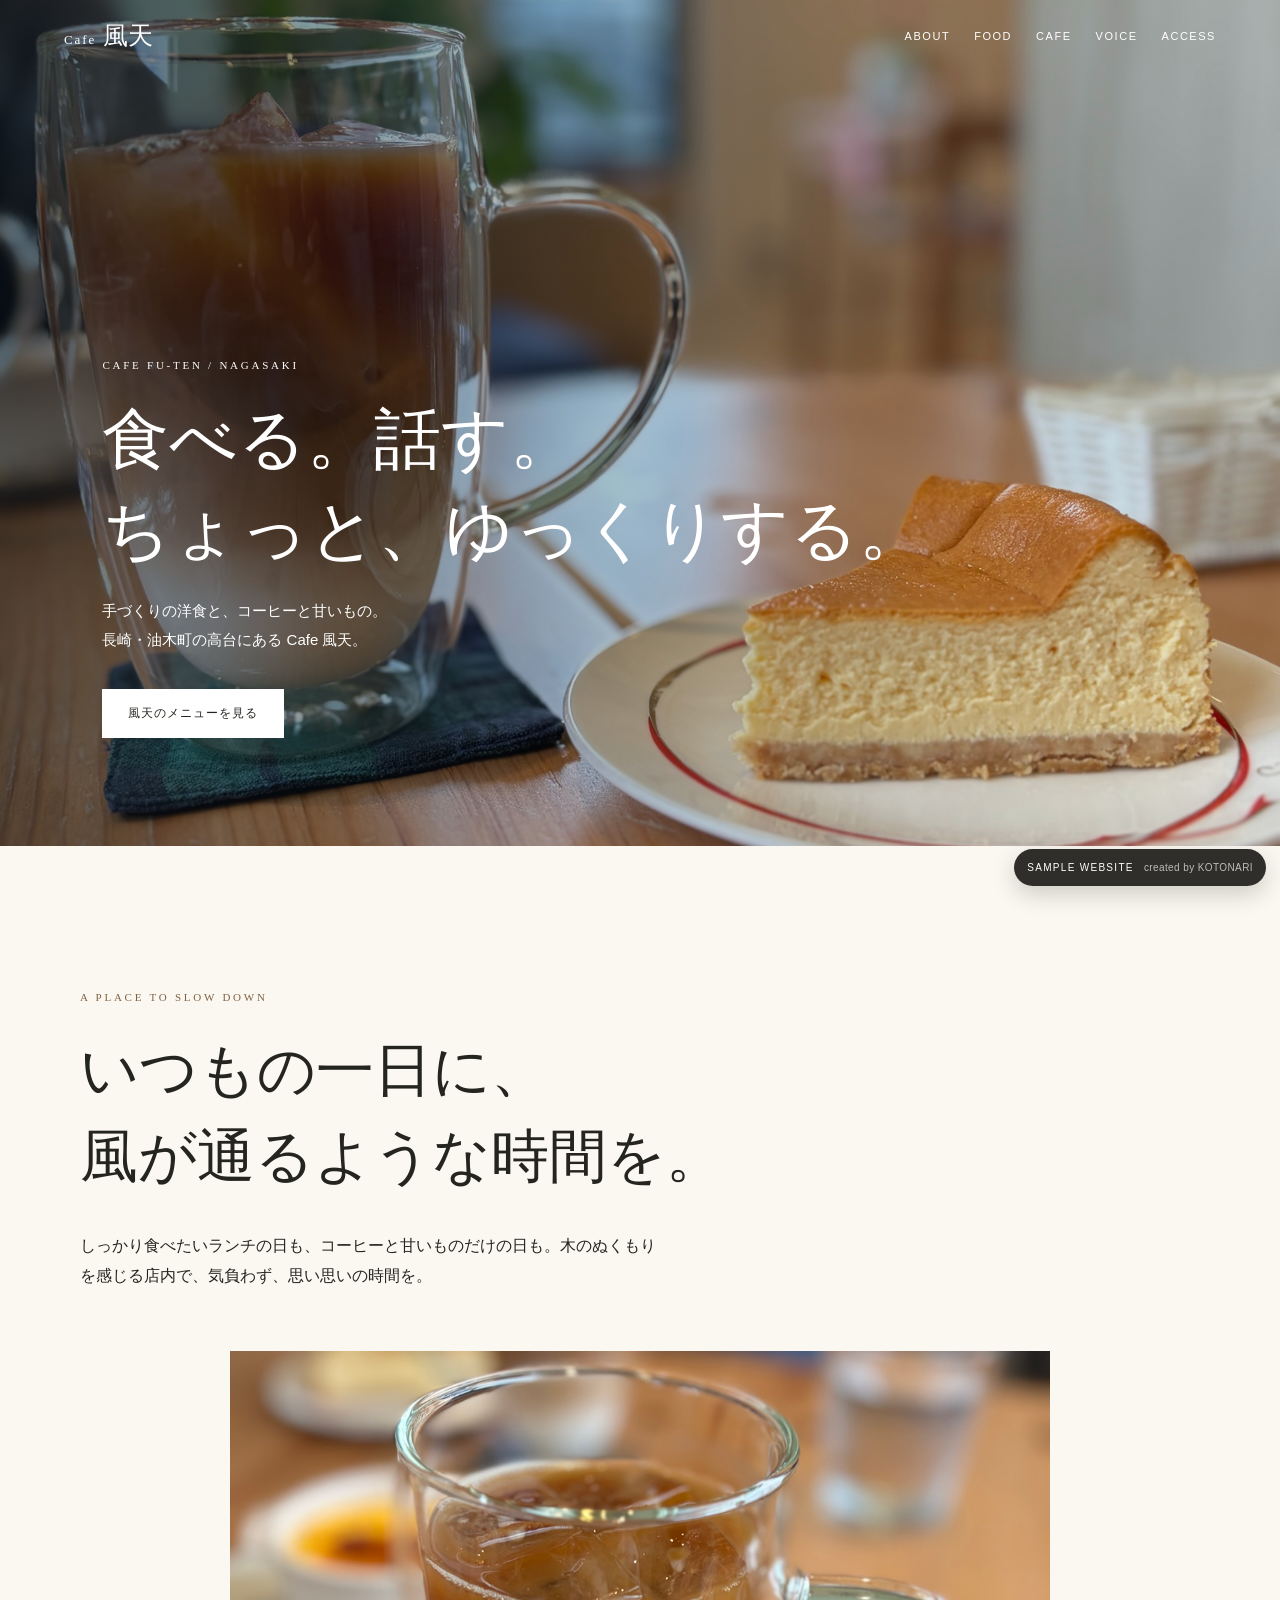
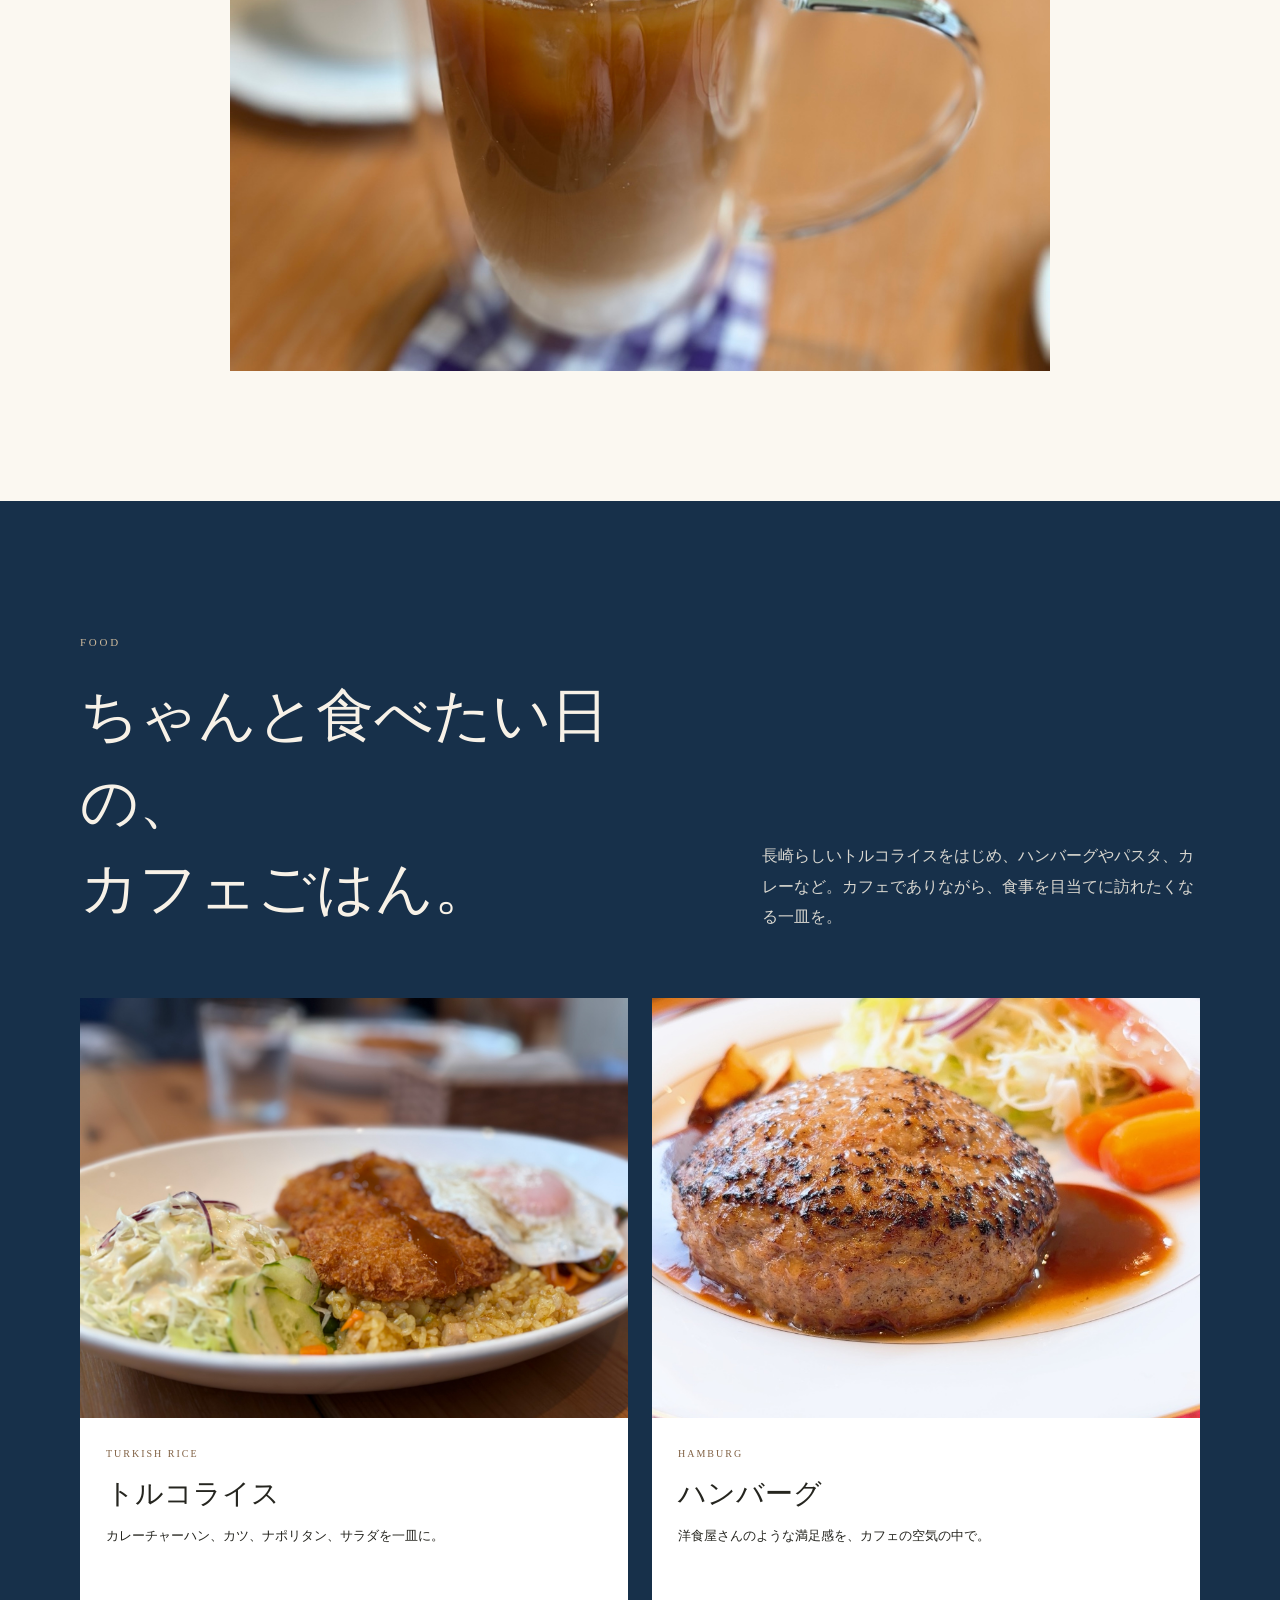
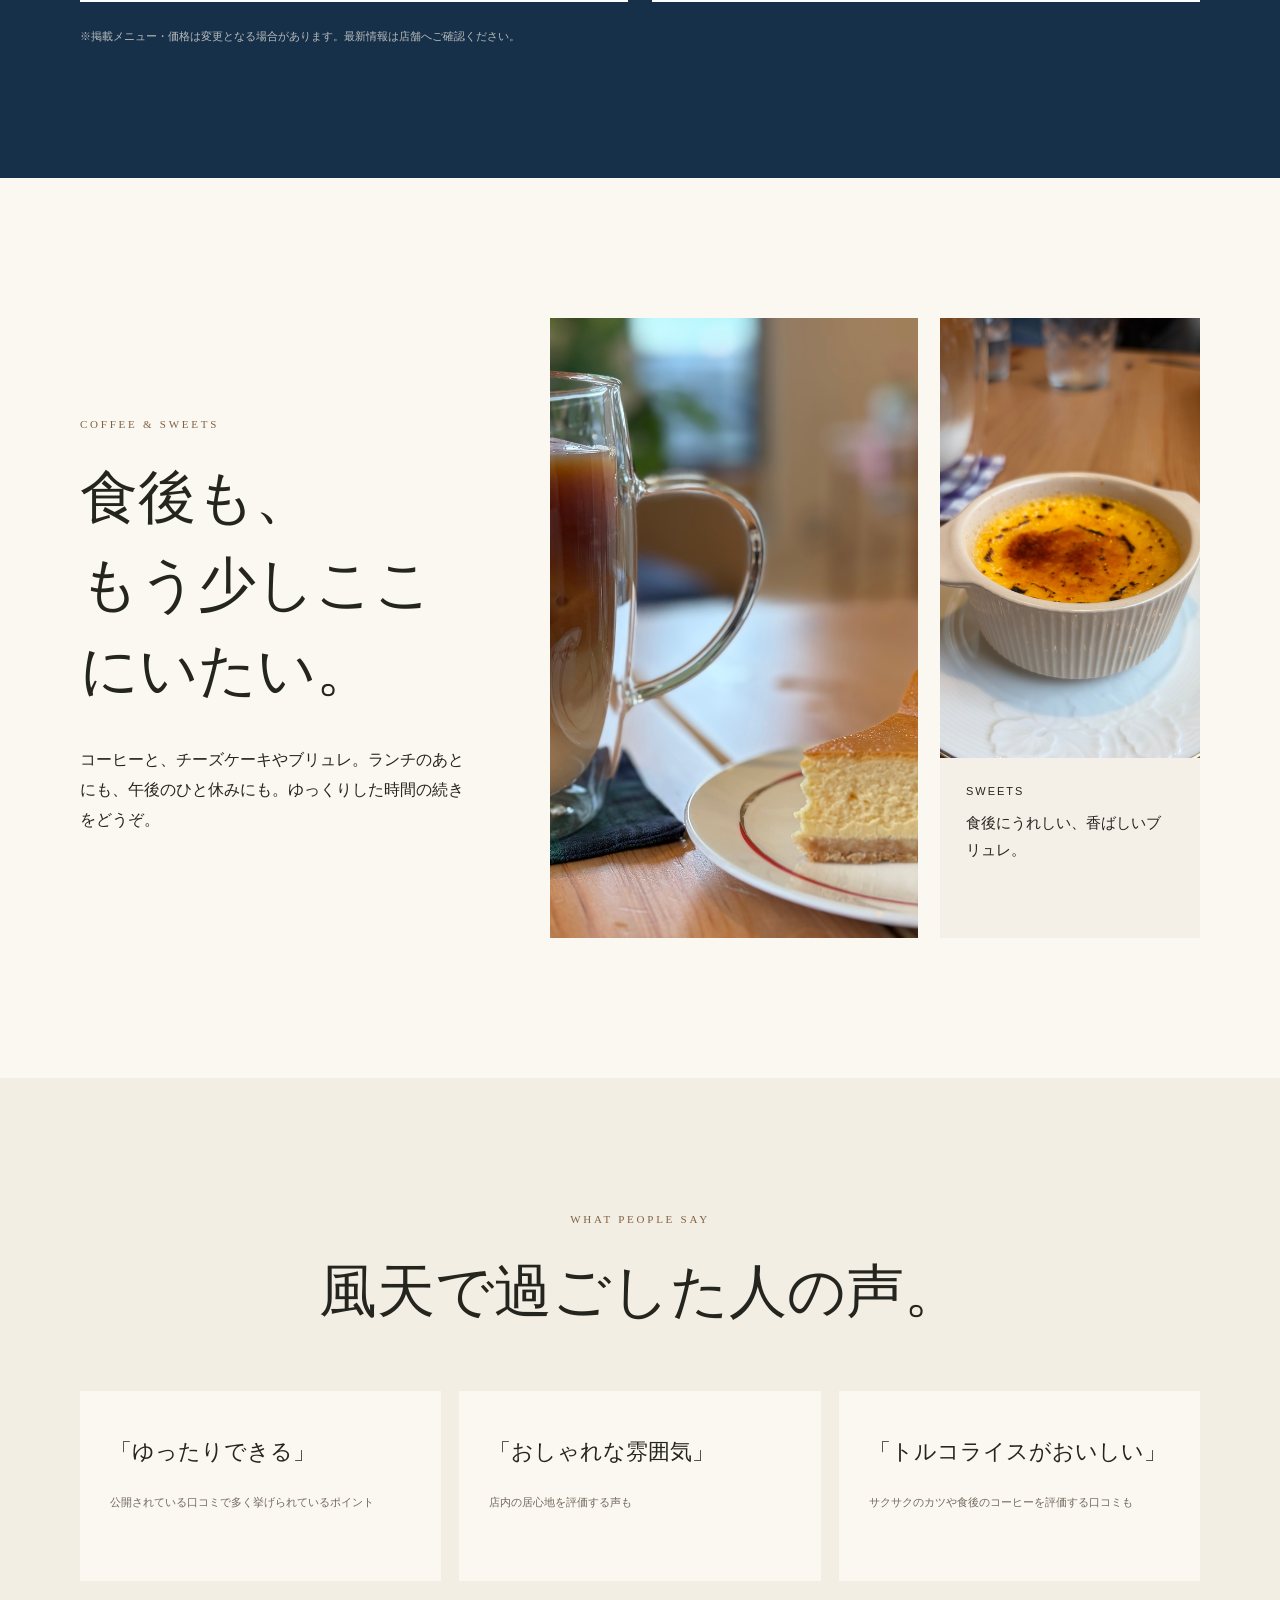
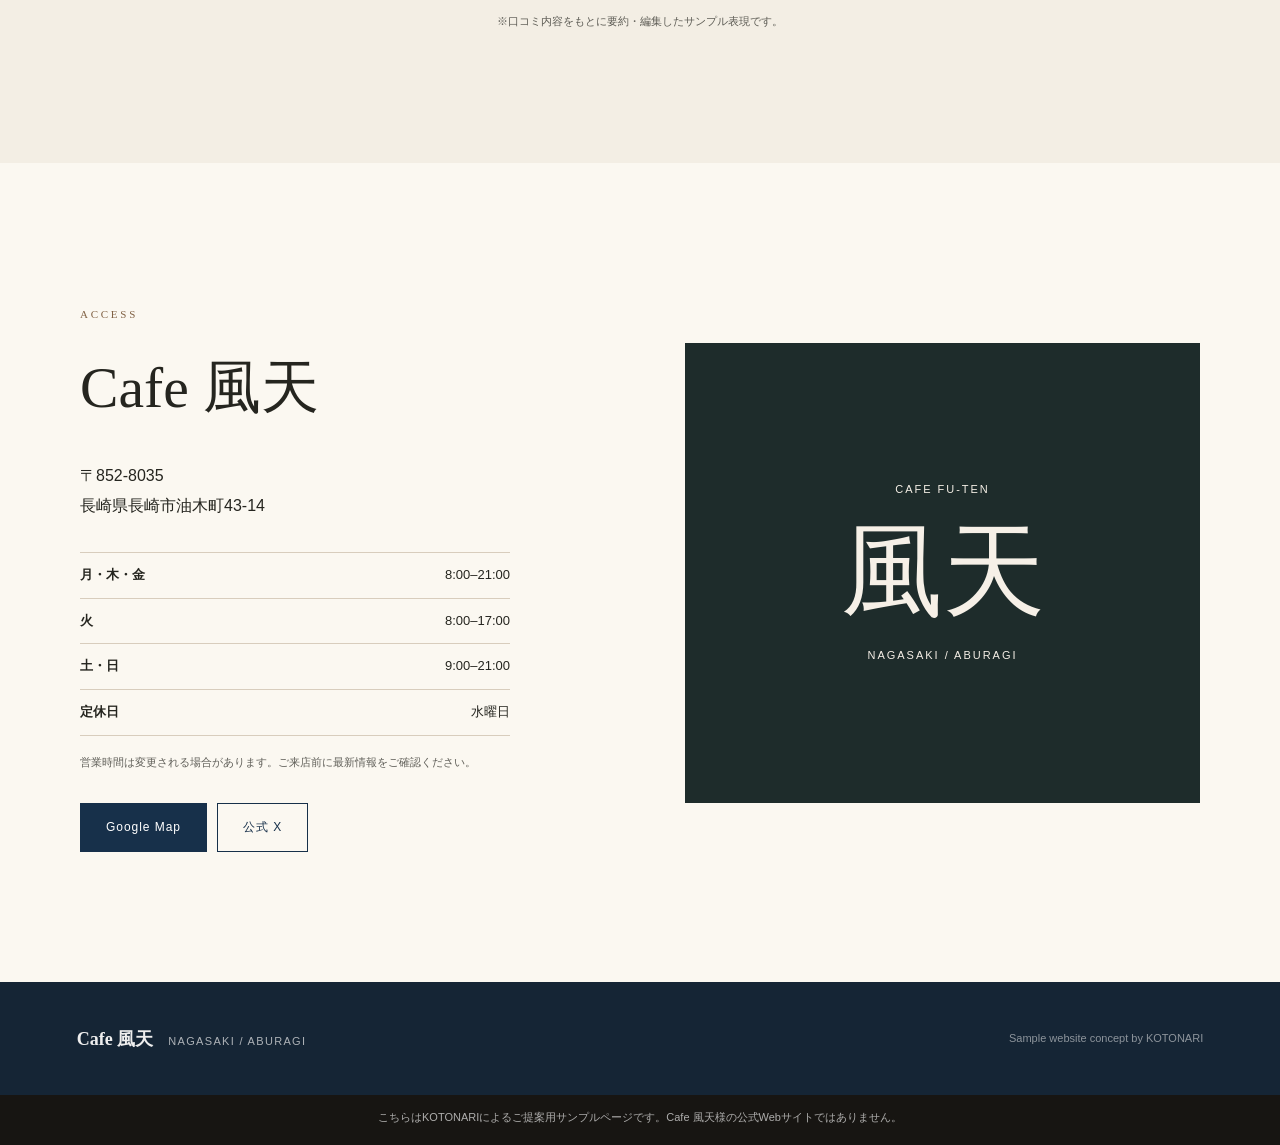
==== sample/futen/index.html @ 8a384544 "Add files via upload" ====
<!doctype html><html lang='ja'><head><meta charset='utf-8'><meta name='viewport' content='width=device-width,initial-scale=1'><title>Cafe 風天｜長崎・油木町</title><meta name='description' content='Cafe 風天 Webサイトご提案用サンプル。'><meta name='robots' content='noindex,nofollow,noarchive'><meta name='googlebot' content='noindex,nofollow,noarchive'><link rel='stylesheet' href='style.css'></head><body>
<div class='sample-ribbon'>SAMPLE WEBSITE <span>created by KOTONARI</span></div>
<header class='nav'><a class='brand' href='#top'><span>Cafe</span> 風天</a><nav><a href='#about'>ABOUT</a><a href='#food'>FOOD</a><a href='#cafe'>CAFE</a><a href='#voice'>VOICE</a><a href='#access'>ACCESS</a></nav></header>
<main id='top'>
<section class='hero'><video class='hero-video' autoplay muted loop playsinline preload='metadata' poster='images/cafe-set.jpeg'><source src='videos/futen-hero.mp4' type='video/mp4'></video><div class='shade'></div><div class='hero-copy'><p class='eyebrow'>CAFE FU-TEN / NAGASAKI</p><h1><span>食べる。話す。</span><span>ちょっと、ゆっくりする。</span></h1><p>手づくりの洋食と、コーヒーと甘いもの。<br>長崎・油木町の高台にある Cafe 風天。</p><a class='btn light' href='#food'>風天のメニューを見る</a></div></section>
<section id='about' class='intro wrap'><p class='kicker'>A PLACE TO SLOW DOWN</p><h2>いつもの一日に、<br>風が通るような時間を。</h2><p class='lead'>しっかり食べたいランチの日も、コーヒーと甘いものだけの日も。木のぬくもりを感じる店内で、気負わず、思い思いの時間を。</p><div class='about-visual'><img src='images/latte.jpeg' alt='アイスカフェラテ'></div></section>
<section id='food' class='dark'><div class='wrap'><p class='kicker'>FOOD</p><div class='section-head'><h2>ちゃんと食べたい日の、<br>カフェごはん。</h2><p>長崎らしいトルコライスをはじめ、ハンバーグやパスタ、カレーなど。カフェでありながら、食事を目当てに訪れたくなる一皿を。</p></div><div class='food-grid'><article class='big'><img src='images/turkey-close.jpeg' alt='トルコライス'><div><span>TURKISH RICE</span><h3>トルコライス</h3><p>カレーチャーハン、カツ、ナポリタン、サラダを一皿に。</p></div></article><article><img src='images/hamburg-main.jpeg' alt='ハンバーグ'><div><span>HAMBURG</span><h3>ハンバーグ</h3><p>洋食屋さんのような満足感を、カフェの空気の中で。</p></div></article></div><p class='note'>※掲載メニュー・価格は変更となる場合があります。最新情報は店舗へご確認ください。</p></div></section>
<section id='cafe' class='wrap cafe'><div class='cafe-copy'><p class='kicker'>COFFEE & SWEETS</p><h2>食後も、<br>もう少しここにいたい。</h2><p>コーヒーと、チーズケーキやブリュレ。ランチのあとにも、午後のひと休みにも。ゆっくりした時間の続きをどうぞ。</p></div><div class='cafe-feature'><img src='images/cafe-set.jpeg' alt='カフェラテとチーズケーキ'><div class='sweet-card'><img src='images/brulee.jpeg' alt='クレームブリュレ'><p><span>SWEETS</span>食後にうれしい、香ばしいブリュレ。</p></div></div></section>
<section id='voice' class='voice'><div class='wrap'><p class='kicker'>WHAT PEOPLE SAY</p><h2>風天で過ごした人の声。</h2><div class='voices'><blockquote>「ゆったりできる」<small>公開されている口コミで多く挙げられているポイント</small></blockquote><blockquote>「おしゃれな雰囲気」<small>店内の居心地を評価する声も</small></blockquote><blockquote>「トルコライスがおいしい」<small>サクサクのカツや食後のコーヒーを評価する口コミも</small></blockquote></div><p class='source'>※口コミ内容をもとに要約・編集したサンプル表現です。</p></div></section>
<section id='access' class='access wrap'><div><p class='kicker'>ACCESS</p><h2>Cafe 風天</h2><p class='address'>〒852-8035<br>長崎県長崎市油木町43-14</p><dl><div><dt>月・木・金</dt><dd>8:00–21:00</dd></div><div><dt>火</dt><dd>8:00–17:00</dd></div><div><dt>土・日</dt><dd>9:00–21:00</dd></div><div><dt>定休日</dt><dd>水曜日</dd></div></dl><p class='small'>営業時間は変更される場合があります。ご来店前に最新情報をご確認ください。</p><div class='actions'><a class='btn' href='https://maps.app.goo.gl/NWsWk2E7yjZbRmrj6?g_st=ic' target='_blank' rel='noopener'>Google Map</a><a class='btn outline' href='https://x.com/cafefu_ten' target='_blank' rel='noopener'>公式 X</a></div></div><div class='access-mark'><span>CAFE FU-TEN</span><strong>風天</strong><small>NAGASAKI / ABURAGI</small></div></section>
</main><footer><div><strong>Cafe 風天</strong><span>NAGASAKI / ABURAGI</span></div><p>Sample website concept by KOTONARI</p></footer>
<div class='sample-note'>こちらはKOTONARIによるご提案用サンプルページです。Cafe 風天様の公式Webサイトではありません。</div></body></html>
---- sample/futen/style.css ----
:root{--cream:#f3eee4;--paper:#fbf8f1;--ink:#25251f;--navy:#17304a;--brown:#806144;--line:#d8cdbd}*{box-sizing:border-box}html{scroll-behavior:smooth}body{margin:0;background:var(--paper);color:var(--ink);font-family:"Hiragino Kaku Gothic ProN","Yu Gothic",sans-serif;line-height:1.9}.nav{height:72px;position:absolute;z-index:5;top:0;left:0;width:100%;display:flex;align-items:center;justify-content:space-between;padding:0 5vw;color:white}.brand{font-family:Georgia,"Yu Mincho",serif;font-size:25px;color:inherit;text-decoration:none}.brand span{font-size:13px;letter-spacing:.15em}.nav nav{display:flex;gap:24px}.nav nav a{color:inherit;text-decoration:none;font-size:11px;letter-spacing:.14em}.hero{height:94vh;min-height:680px;position:relative;overflow:hidden;color:white}.hero>img,.hero-video{width:100%;height:100%;object-fit:cover;object-position:center 55%}.hero-video{position:absolute;inset:0;display:block}.shade{position:absolute;inset:0;background:linear-gradient(90deg,rgba(10,20,28,.62),rgba(10,20,28,.16) 58%,rgba(10,20,28,.05))}.hero-copy{position:absolute;left:8vw;bottom:12vh;max-width:680px}.eyebrow,.kicker{font-family:Georgia,serif;font-size:11px;letter-spacing:.25em}.hero h1{font-family:"Yu Mincho",serif;font-weight:500;font-size:clamp(42px,6vw,78px);line-height:1.35;margin:18px 0 20px}.hero-copy>p:not(.eyebrow){font-size:15px}.btn{display:inline-block;margin-top:20px;padding:12px 25px;background:var(--navy);color:white;text-decoration:none;font-size:12px;letter-spacing:.08em;border:1px solid var(--navy)}.btn.light{background:white;color:var(--ink);border-color:white}.wrap{width:min(1120px,88vw);margin:auto}.intro{padding:130px 0}.kicker{color:var(--brown);margin-bottom:20px}.intro h2,.section-head h2,.cafe h2,.voice h2,.access h2{font-family:"Yu Mincho",serif;font-weight:500;font-size:clamp(34px,4.5vw,58px);line-height:1.5;margin:0}.lead{max-width:590px;margin:30px 0 60px}.photo-pair{display:grid;grid-template-columns:1.15fr .85fr;gap:24px;align-items:end}.photo-pair img{width:100%;height:580px;object-fit:cover}.photo-pair img:last-child{height:470px}.dark{background:var(--navy);color:#f7f1e7;padding:120px 0}.dark .kicker{color:#cdb99c}.section-head{display:grid;grid-template-columns:1.1fr .8fr;gap:80px;align-items:end;margin-bottom:65px}.section-head p{margin:0;color:#d9d7d0}.food-grid{display:grid;grid-template-columns:1.3fr .7fr;gap:24px}.food-grid article{background:#fff;color:var(--ink)}.food-grid img{width:100%;height:360px;object-fit:cover}.food-grid .big img{height:520px}.food-grid article div{padding:26px}.food-grid span{font-family:Georgia,serif;font-size:10px;letter-spacing:.2em;color:var(--brown)}.food-grid h3{font-family:"Yu Mincho",serif;font-size:28px;font-weight:500;margin:4px 0}.food-grid p{font-size:13px;margin:0}.note,.source,.small{font-size:11px;opacity:.72}.note{margin-top:24px}.cafe{padding:140px 0;display:grid;grid-template-columns:.75fr 1.25fr;gap:80px;align-items:center}.cafe-copy p:last-child{margin-top:30px}.mosaic{display:grid;grid-template-columns:1fr 1fr;grid-template-rows:310px 310px;gap:16px}.mosaic img{width:100%;height:100%;object-fit:cover}.m1{grid-row:1/3}.voice{background:var(--cream);padding:120px 0}.voice h2{text-align:center}.voice>.wrap>.kicker{text-align:center}.voices{display:grid;grid-template-columns:repeat(3,1fr);gap:18px;margin-top:55px}.voices blockquote{margin:0;padding:40px 30px;background:var(--paper);font-family:"Yu Mincho",serif;font-size:22px;min-height:190px}.voices small{display:block;font-family:sans-serif;font-size:11px;line-height:1.7;margin-top:20px;color:#71685e}.source{text-align:center;margin-top:30px}.access{padding:130px 0;display:grid;grid-template-columns:1fr 1fr;gap:90px;align-items:center}.access>img{width:100%;height:620px;object-fit:cover}.address{font-size:16px;margin:30px 0}.access dl{max-width:430px;border-top:1px solid var(--line)}.access dl div{display:flex;justify-content:space-between;padding:10px 0;border-bottom:1px solid var(--line);font-size:13px}.access dt{font-weight:600}.actions{display:flex;gap:10px}.btn.outline{background:transparent;color:var(--navy)}footer{background:#152535;color:#eee;padding:35px 6vw;display:flex;justify-content:space-between;align-items:center;font-size:11px}footer strong{font-family:"Yu Mincho",serif;font-size:18px;margin-right:15px}footer span{letter-spacing:.12em;opacity:.7}footer p{opacity:.55}@media(max-width:760px){.nav{height:62px}.nav nav{display:none}.hero{height:86vh;min-height:620px}.hero>img,.hero-video{object-position:57% center}.shade{background:linear-gradient(0deg,rgba(10,20,28,.7),rgba(10,20,28,.05) 70%)}.hero-copy{left:7vw;right:7vw;bottom:8vh}.hero h1{font-size:40px}.intro{padding:85px 0}.photo-pair{grid-template-columns:1fr;gap:12px}.photo-pair img,.photo-pair img:last-child{height:390px}.dark{padding:85px 0}.section-head{grid-template-columns:1fr;gap:25px}.food-grid{grid-template-columns:1fr}.food-grid img,.food-grid .big img{height:360px}.cafe{padding:90px 0;grid-template-columns:1fr;gap:45px}.mosaic{grid-template-rows:260px 220px}.voices{grid-template-columns:1fr}.voices blockquote{min-height:auto}.access{padding:90px 0;grid-template-columns:1fr;gap:45px}.access>img{height:420px}.actions{flex-wrap:wrap}footer{display:block}footer p{margin-top:10px}}
.hamburg-detail{margin-top:28px;display:grid;grid-template-columns:minmax(0,1.4fr) minmax(220px,.6fr);gap:24px;align-items:end}.hamburg-detail img{width:100%;height:360px;object-fit:cover;border-radius:2px}.hamburg-detail p{font-size:1rem;line-height:1.9;margin:0 0 8px}.hamburg-detail span{display:block;font-size:.72rem;letter-spacing:.18em;opacity:.7;margin-bottom:8px}@media(max-width:720px){.hamburg-detail{grid-template-columns:1fr;gap:14px}.hamburg-detail img{height:310px}}

.sample-ribbon{position:fixed;z-index:9999;right:14px;bottom:14px;background:rgba(20,18,15,.88);color:#fff;padding:9px 13px;border-radius:999px;font-size:10px;letter-spacing:.13em;backdrop-filter:blur(8px);box-shadow:0 8px 24px rgba(0,0,0,.18)}
.sample-ribbon span{opacity:.68;margin-left:6px;letter-spacing:.04em;text-transform:none}.sample-note{background:#171512;color:rgba(255,255,255,.65);text-align:center;padding:13px 20px 18px;font-size:11px;line-height:1.7}@media(max-width:640px){.sample-ribbon{right:10px;bottom:10px;font-size:9px;padding:8px 11px}.sample-note{font-size:10px;padding:12px 48px 16px 16px}}

/* v4 visual alignment fixes */
.hero h1{font-size:clamp(38px,5.2vw,68px);line-height:1.38}
.hero h1 span{display:block;white-space:nowrap}
.photo-pair{grid-template-columns:1fr 1fr;align-items:stretch}
.photo-pair img,.photo-pair img:last-child{height:520px;object-fit:cover}
.food-grid{grid-template-columns:1fr 1fr;align-items:stretch}
.food-grid article{display:grid;grid-template-rows:420px 1fr;height:100%}
.food-grid img,.food-grid .big img{height:420px;object-fit:cover}
.food-grid article>div{min-height:180px;display:flex;flex-direction:column;justify-content:flex-start}
.food-grid h3{min-height:44px}
.food-grid p{min-height:52px}
.food-grid article:nth-child(2) img{object-position:center 42%}
.hamburg-detail{grid-template-columns:1fr 1fr;align-items:stretch;background:#fff;color:var(--ink);gap:0}
.hamburg-detail img{height:420px;border-radius:0;object-fit:cover;object-position:center 52%}
.hamburg-detail .detail-caption{padding:34px;display:flex;flex-direction:column;justify-content:center;min-height:420px}
.hamburg-detail .detail-caption p{margin:0;font-size:15px;line-height:2}
@media(max-width:760px){
 .hero h1{font-size:clamp(29px,8.4vw,38px);line-height:1.45}
 .hero h1 span{white-space:nowrap}
 .photo-pair{grid-template-columns:1fr 1fr;gap:10px}
 .photo-pair img,.photo-pair img:last-child{height:300px}
 .food-grid{grid-template-columns:1fr}
 .food-grid article{grid-template-rows:340px auto}
 .food-grid img,.food-grid .big img{height:340px}
 .food-grid article>div{min-height:165px}
 .hamburg-detail{grid-template-columns:1fr}
 .hamburg-detail img{height:330px;object-position:center 55%}
 .hamburg-detail .detail-caption{min-height:0;padding:26px}
}
@media(max-width:390px){.hero h1{font-size:27px}.hero-copy{left:6vw;right:6vw}}

/* v5 editorial cleanup: each image has one role */
.about-visual{margin-top:46px;max-width:820px;margin-left:auto;margin-right:auto}
.about-visual img{width:100%;height:clamp(360px,52vw,620px);object-fit:cover;object-position:center 45%;display:block}
.cafe-feature{display:grid;grid-template-columns:minmax(0,1.6fr) minmax(260px,.8fr);gap:22px;align-items:stretch}
.cafe-feature>img{width:100%;height:620px;object-fit:cover;display:block}
.sweet-card{background:#f4efe7;display:flex;flex-direction:column;min-width:0}
.sweet-card img{width:100%;height:440px;object-fit:cover;display:block}
.sweet-card p{margin:0;padding:24px 26px 28px;font-size:15px;line-height:1.8}
.sweet-card span{display:block;font-size:11px;letter-spacing:.18em;margin-bottom:8px}
.access-mark{min-height:460px;background:#1e2c2b;color:#f6f0e7;display:flex;flex-direction:column;align-items:center;justify-content:center;text-align:center;padding:40px}
.access-mark span,.access-mark small{letter-spacing:.18em;font-size:11px}
.access-mark strong{font-family:serif;font-weight:400;font-size:clamp(64px,8vw,116px);line-height:1.1;margin:16px 0}
@media(max-width:760px){.cafe-feature{grid-template-columns:1fr}.cafe-feature>img{height:440px}.sweet-card img{height:330px}.access-mark{min-height:300px}.about-visual img{height:430px}}
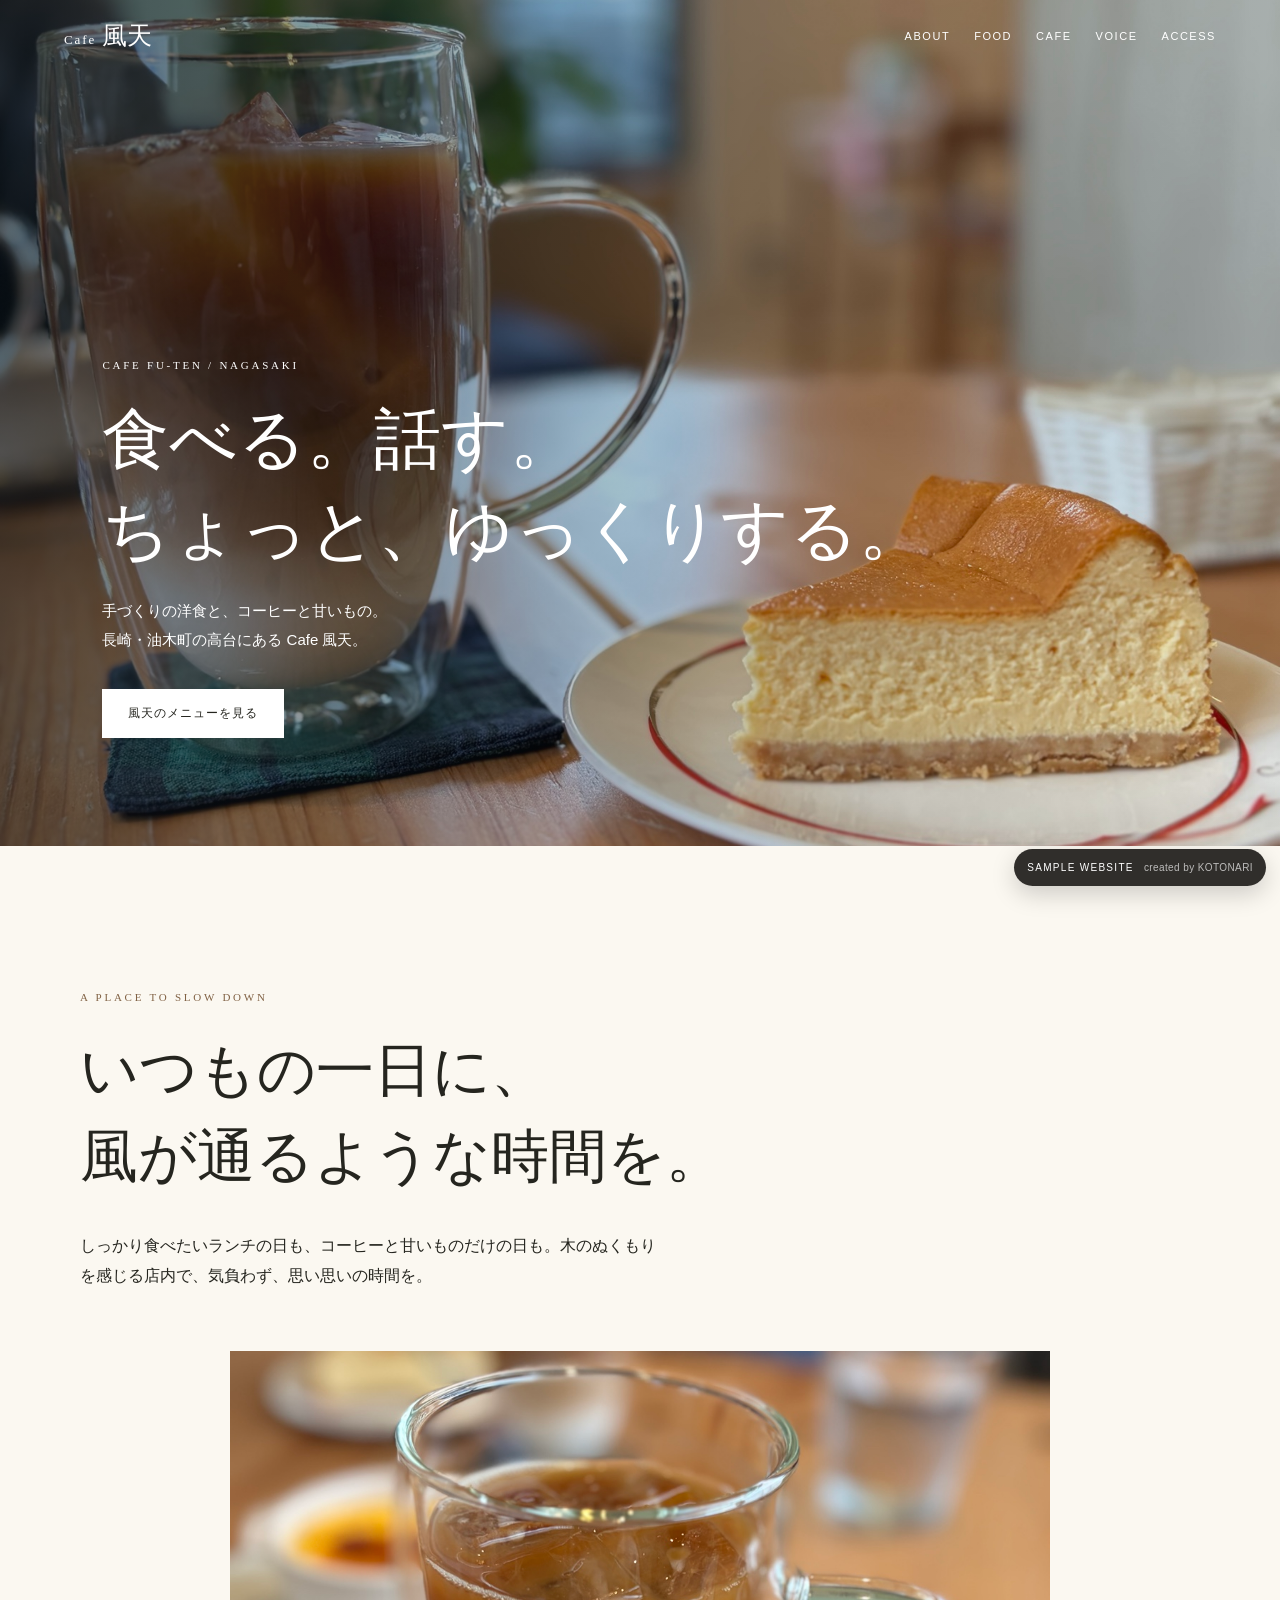
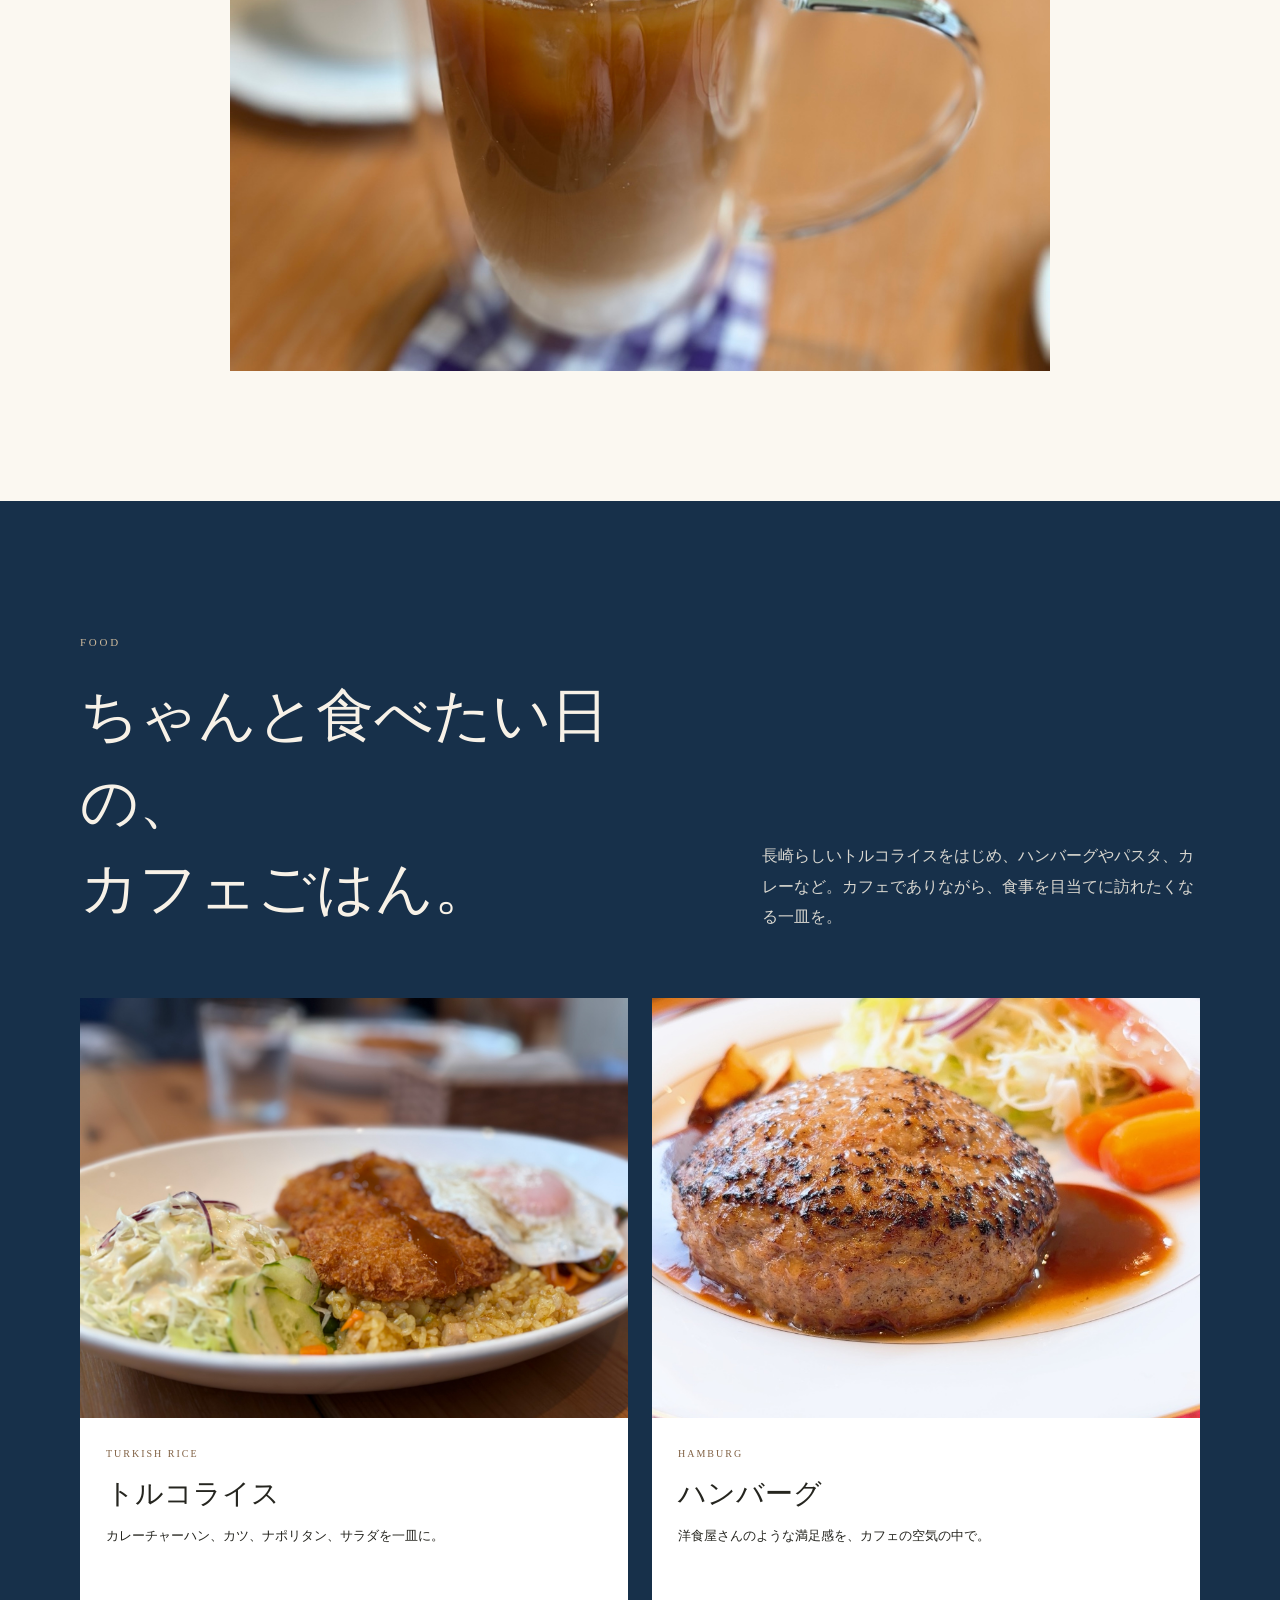
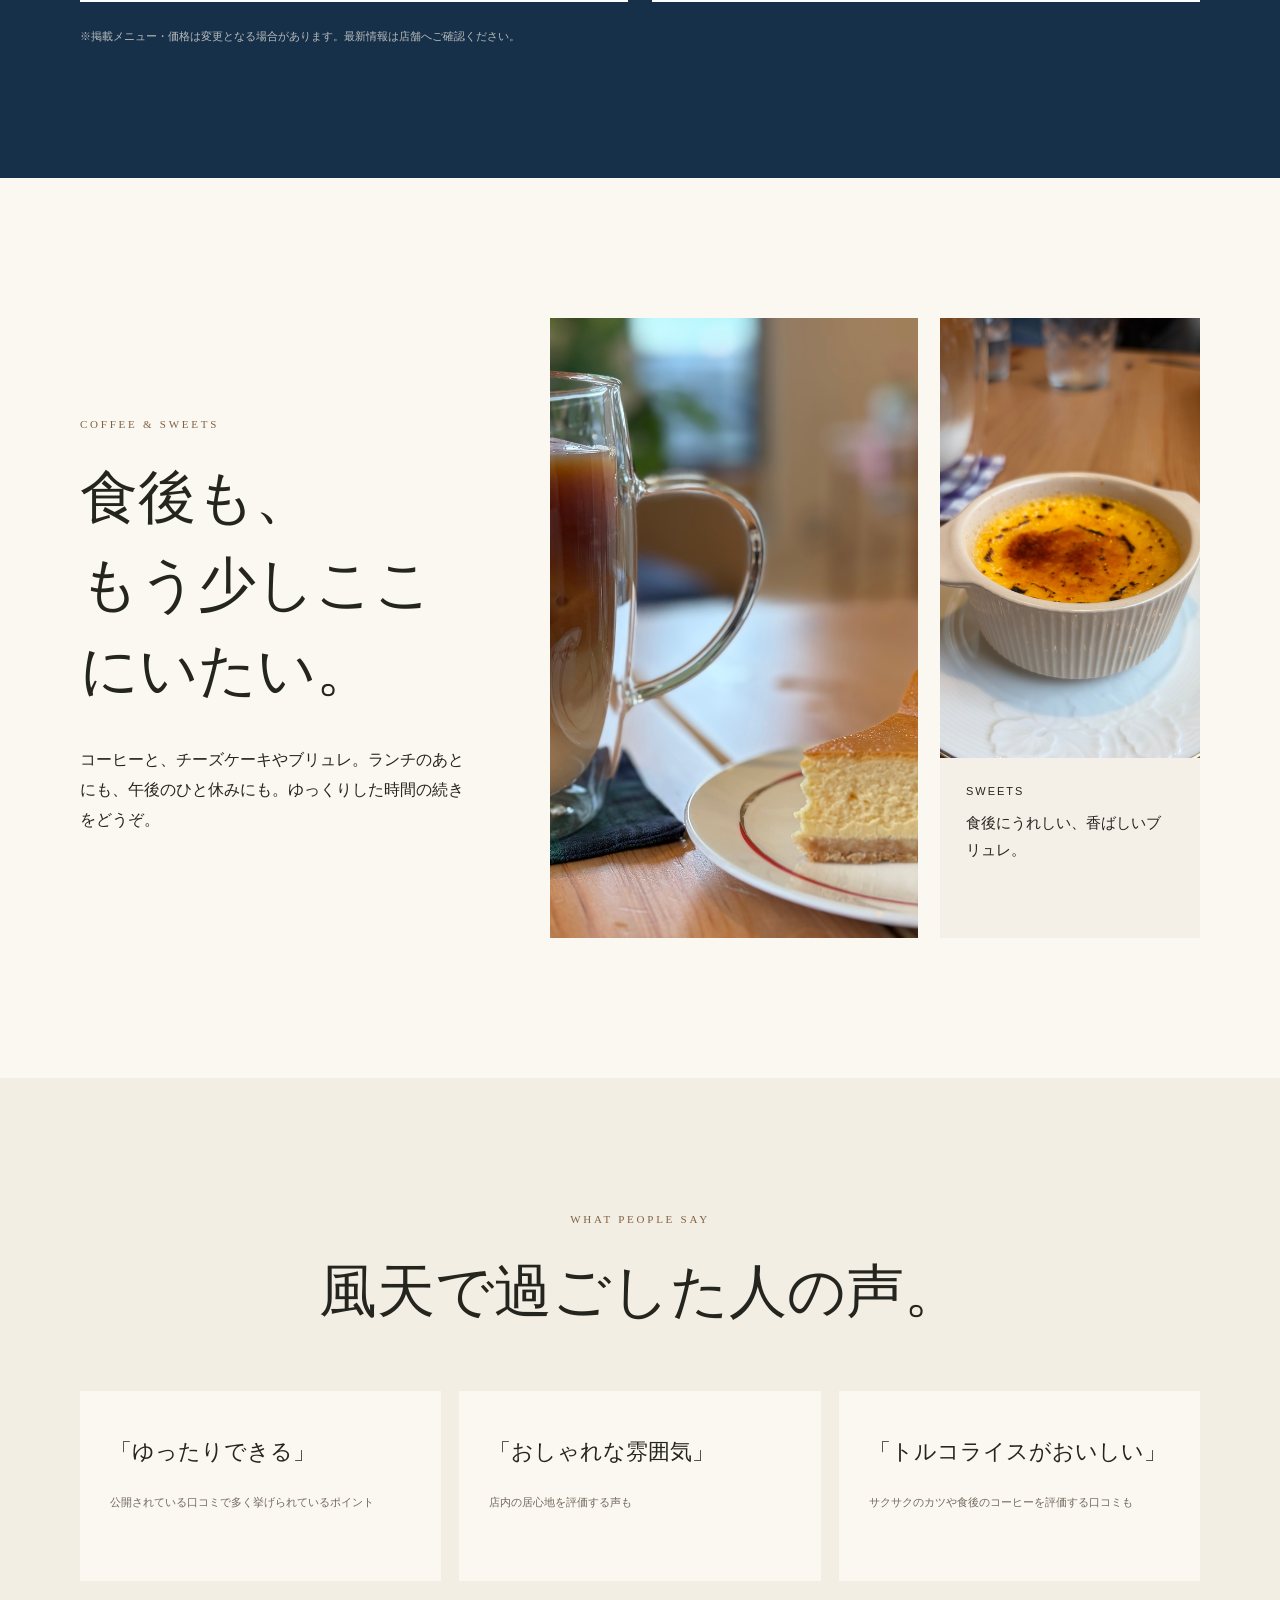
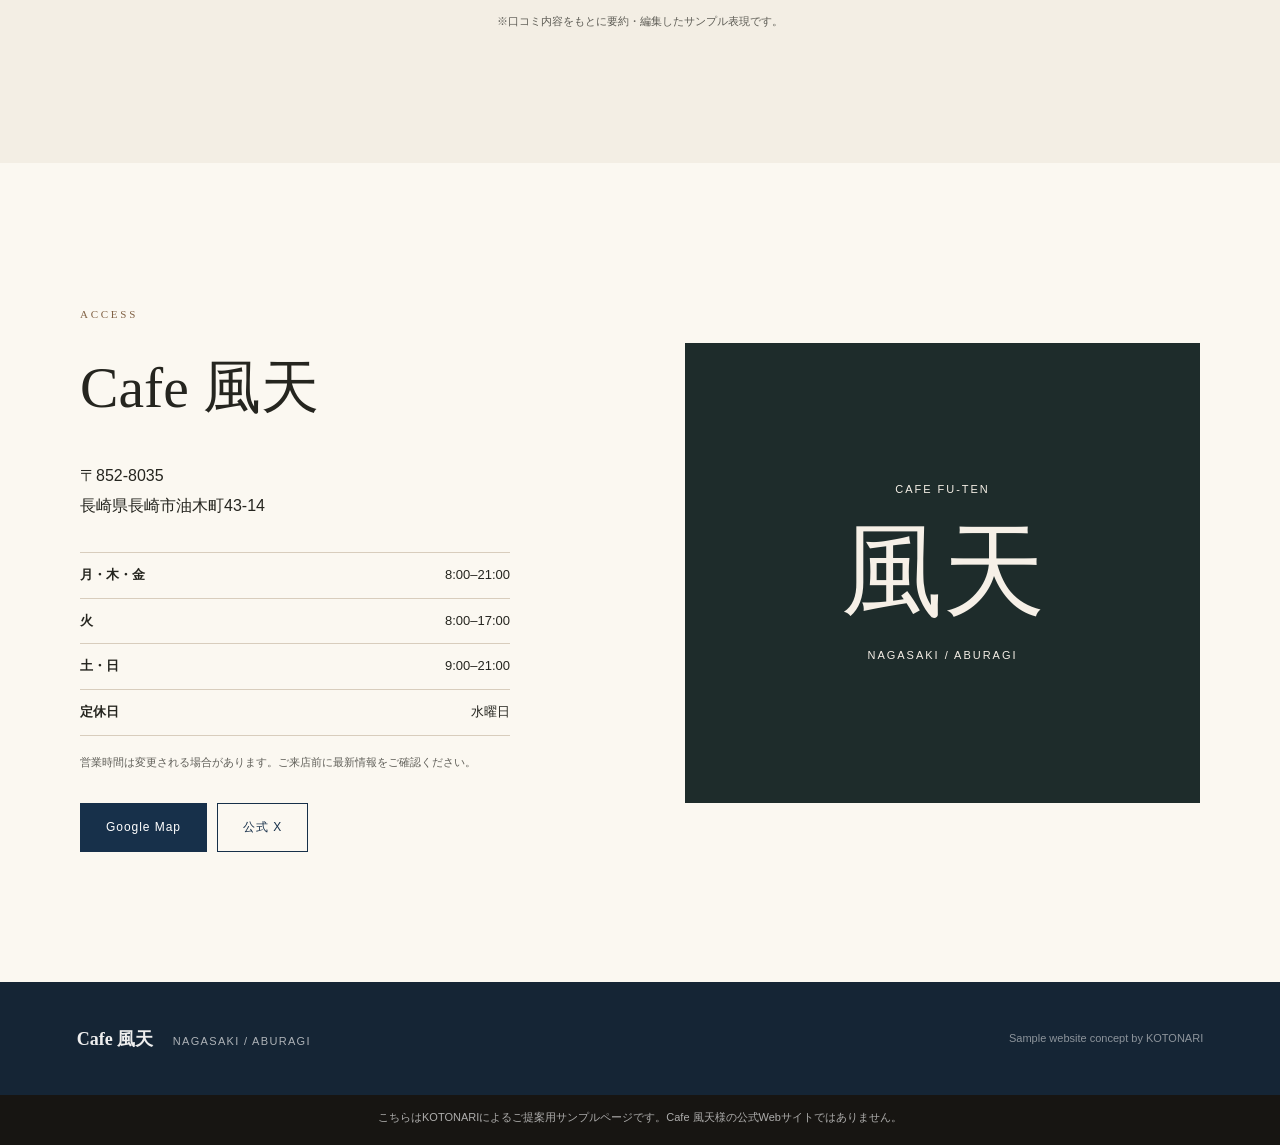
==== commit d141f9c6: "Add files via upload" ====
--- a/sample/futen/index.html
+++ b/sample/futen/index.html
@@ -1,12 +1,291 @@
-<!doctype html><html lang='ja'><head><meta charset='utf-8'><meta name='viewport' content='width=device-width,initial-scale=1'><title>Cafe 風天｜長崎・油木町</title><meta name='description' content='Cafe 風天 Webサイトご提案用サンプル。'><meta name='robots' content='noindex,nofollow,noarchive'><meta name='googlebot' content='noindex,nofollow,noarchive'><link rel='stylesheet' href='style.css'></head><body>
-<div class='sample-ribbon'>SAMPLE WEBSITE <span>created by KOTONARI</span></div>
-<header class='nav'><a class='brand' href='#top'><span>Cafe</span> 風天</a><nav><a href='#about'>ABOUT</a><a href='#food'>FOOD</a><a href='#cafe'>CAFE</a><a href='#voice'>VOICE</a><a href='#access'>ACCESS</a></nav></header>
-<main id='top'>
-<section class='hero'><video class='hero-video' autoplay muted loop playsinline preload='metadata' poster='images/cafe-set.jpeg'><source src='videos/futen-hero.mp4' type='video/mp4'></video><div class='shade'></div><div class='hero-copy'><p class='eyebrow'>CAFE FU-TEN / NAGASAKI</p><h1><span>食べる。話す。</span><span>ちょっと、ゆっくりする。</span></h1><p>手づくりの洋食と、コーヒーと甘いもの。<br>長崎・油木町の高台にある Cafe 風天。</p><a class='btn light' href='#food'>風天のメニューを見る</a></div></section>
-<section id='about' class='intro wrap'><p class='kicker'>A PLACE TO SLOW DOWN</p><h2>いつもの一日に、<br>風が通るような時間を。</h2><p class='lead'>しっかり食べたいランチの日も、コーヒーと甘いものだけの日も。木のぬくもりを感じる店内で、気負わず、思い思いの時間を。</p><div class='about-visual'><img src='images/latte.jpeg' alt='アイスカフェラテ'></div></section>
-<section id='food' class='dark'><div class='wrap'><p class='kicker'>FOOD</p><div class='section-head'><h2>ちゃんと食べたい日の、<br>カフェごはん。</h2><p>長崎らしいトルコライスをはじめ、ハンバーグやパスタ、カレーなど。カフェでありながら、食事を目当てに訪れたくなる一皿を。</p></div><div class='food-grid'><article class='big'><img src='images/turkey-close.jpeg' alt='トルコライス'><div><span>TURKISH RICE</span><h3>トルコライス</h3><p>カレーチャーハン、カツ、ナポリタン、サラダを一皿に。</p></div></article><article><img src='images/hamburg-main.jpeg' alt='ハンバーグ'><div><span>HAMBURG</span><h3>ハンバーグ</h3><p>洋食屋さんのような満足感を、カフェの空気の中で。</p></div></article></div><p class='note'>※掲載メニュー・価格は変更となる場合があります。最新情報は店舗へご確認ください。</p></div></section>
-<section id='cafe' class='wrap cafe'><div class='cafe-copy'><p class='kicker'>COFFEE & SWEETS</p><h2>食後も、<br>もう少しここにいたい。</h2><p>コーヒーと、チーズケーキやブリュレ。ランチのあとにも、午後のひと休みにも。ゆっくりした時間の続きをどうぞ。</p></div><div class='cafe-feature'><img src='images/cafe-set.jpeg' alt='カフェラテとチーズケーキ'><div class='sweet-card'><img src='images/brulee.jpeg' alt='クレームブリュレ'><p><span>SWEETS</span>食後にうれしい、香ばしいブリュレ。</p></div></div></section>
-<section id='voice' class='voice'><div class='wrap'><p class='kicker'>WHAT PEOPLE SAY</p><h2>風天で過ごした人の声。</h2><div class='voices'><blockquote>「ゆったりできる」<small>公開されている口コミで多く挙げられているポイント</small></blockquote><blockquote>「おしゃれな雰囲気」<small>店内の居心地を評価する声も</small></blockquote><blockquote>「トルコライスがおいしい」<small>サクサクのカツや食後のコーヒーを評価する口コミも</small></blockquote></div><p class='source'>※口コミ内容をもとに要約・編集したサンプル表現です。</p></div></section>
-<section id='access' class='access wrap'><div><p class='kicker'>ACCESS</p><h2>Cafe 風天</h2><p class='address'>〒852-8035<br>長崎県長崎市油木町43-14</p><dl><div><dt>月・木・金</dt><dd>8:00–21:00</dd></div><div><dt>火</dt><dd>8:00–17:00</dd></div><div><dt>土・日</dt><dd>9:00–21:00</dd></div><div><dt>定休日</dt><dd>水曜日</dd></div></dl><p class='small'>営業時間は変更される場合があります。ご来店前に最新情報をご確認ください。</p><div class='actions'><a class='btn' href='https://maps.app.goo.gl/NWsWk2E7yjZbRmrj6?g_st=ic' target='_blank' rel='noopener'>Google Map</a><a class='btn outline' href='https://x.com/cafefu_ten' target='_blank' rel='noopener'>公式 X</a></div></div><div class='access-mark'><span>CAFE FU-TEN</span><strong>風天</strong><small>NAGASAKI / ABURAGI</small></div></section>
-</main><footer><div><strong>Cafe 風天</strong><span>NAGASAKI / ABURAGI</span></div><p>Sample website concept by KOTONARI</p></footer>
-<div class='sample-note'>こちらはKOTONARIによるご提案用サンプルページです。Cafe 風天様の公式Webサイトではありません。</div></body></html>
+<!DOCTYPE html>
+<html lang="ja">
+ <head>
+  <meta charset="utf-8"/>
+  <meta content="width=device-width,initial-scale=1" name="viewport"/>
+  <title>
+   Cafe 風天｜長崎・油木町
+  </title>
+  <meta content="Cafe 風天 Webサイトご提案用サンプル。" name="description"/>
+  <meta content="noindex,nofollow,noarchive" name="robots"/>
+  <meta content="noindex,nofollow,noarchive" name="googlebot"/>
+  <link href="style.css" rel="stylesheet"/>
+ </head>
+ <body>
+  <div class="sample-ribbon">
+   SAMPLE WEBSITE
+   <span>
+    created by KOTONARI
+   </span>
+  </div>
+  <header class="nav">
+   <a class="brand" href="#top">
+    <span>
+     Cafe
+    </span>
+    風天
+   </a>
+   <nav>
+    <a href="#about">
+     ABOUT
+    </a>
+    <a href="#food">
+     FOOD
+    </a>
+    <a href="#cafe">
+     CAFE
+    </a>
+    <a href="#voice">
+     VOICE
+    </a>
+    <a href="#access">
+     ACCESS
+    </a>
+   </nav>
+  </header>
+  <main id="top">
+   <section class="hero">
+    <video autoplay="" class="hero-video" loop="" muted="" playsinline="" poster="images/cafe-set.jpeg" preload="metadata">
+     <source src="videos/futen-hero.mp4" type="video/mp4"/>
+    </video>
+    <div class="shade">
+    </div>
+    <div class="hero-copy">
+     <p class="eyebrow">
+      CAFE FU-TEN / NAGASAKI
+     </p>
+     <h1>
+      <span>
+       食べる。話す。
+      </span>
+      <span>
+       ちょっと、ゆっくりする。
+      </span>
+     </h1>
+     <p>
+      手づくりの洋食と、コーヒーと甘いもの。
+      <br/>
+      長崎・油木町の高台にある Cafe 風天。
+     </p>
+     <a class="btn light" href="#food">
+      風天のメニューを見る
+     </a>
+    </div>
+   </section>
+   <section class="intro wrap" id="about">
+    <p class="kicker">
+     A PLACE TO SLOW DOWN
+    </p>
+    <h2>
+     いつもの一日に、
+     <br/>
+     風が通るような時間を。
+    </h2>
+    <p class="lead">
+     しっかり食べたいランチの日も、コーヒーと甘いものだけの日も。木のぬくもりを感じる店内で、気負わず、思い思いの時間を。
+    </p>
+    <div class="about-visual">
+     <img alt="アイスカフェラテ" src="images/latte.jpeg"/>
+    </div>
+   </section>
+   <section class="dark" id="food">
+    <div class="wrap">
+     <p class="kicker">
+      FOOD
+     </p>
+     <div class="section-head">
+      <h2>
+       ちゃんと食べたい日の、
+       <br/>
+       カフェごはん。
+      </h2>
+      <p>
+       長崎らしいトルコライスをはじめ、ハンバーグやパスタ、カレーなど。カフェでありながら、食事を目当てに訪れたくなる一皿を。
+      </p>
+     </div>
+     <div class="food-grid">
+      <article class="big">
+       <img alt="トルコライス" src="images/turkey-close.jpeg"/>
+       <div>
+        <span>
+         TURKISH RICE
+        </span>
+        <h3>
+         トルコライス
+        </h3>
+        <p>
+         カレーチャーハン、カツ、ナポリタン、サラダを一皿に。
+        </p>
+       </div>
+      </article>
+      <article>
+       <img alt="ハンバーグ" src="images/hamburg-main.jpeg"/>
+       <div>
+        <span>
+         HAMBURG
+        </span>
+        <h3>
+         ハンバーグ
+        </h3>
+        <p>
+         洋食屋さんのような満足感を、カフェの空気の中で。
+        </p>
+       </div>
+      </article>
+     </div>
+     <p class="note">
+      ※掲載メニュー・価格は変更となる場合があります。最新情報は店舗へご確認ください。
+     </p>
+    </div>
+   </section>
+   <section class="wrap cafe" id="cafe">
+    <div class="cafe-copy">
+     <p class="kicker">
+      COFFEE &amp; SWEETS
+     </p>
+     <h2>
+      食後も、
+      <br/>
+      もう少しここにいたい。
+     </h2>
+     <p>
+      コーヒーと、チーズケーキやブリュレ。ランチのあとにも、午後のひと休みにも。ゆっくりした時間の続きをどうぞ。
+     </p>
+    </div>
+    <div class="cafe-feature">
+     <img alt="カフェラテとチーズケーキ" src="images/cafe-set.jpeg"/>
+     <div class="sweet-card">
+      <img alt="クレームブリュレ" src="images/brulee.jpeg"/>
+      <p>
+       <span>
+        SWEETS
+       </span>
+       食後にうれしい、香ばしいブリュレ。
+      </p>
+     </div>
+    </div>
+   </section>
+   <section class="voice" id="voice">
+    <div class="wrap">
+     <p class="kicker">
+      WHAT PEOPLE SAY
+     </p>
+     <h2>
+      風天で過ごした人の声。
+     </h2>
+     <div class="voices">
+      <blockquote>
+       「ゆったりできる」
+       <small>
+        公開されている口コミで多く挙げられているポイント
+       </small>
+      </blockquote>
+      <blockquote>
+       「おしゃれな雰囲気」
+       <small>
+        店内の居心地を評価する声も
+       </small>
+      </blockquote>
+      <blockquote>
+       「トルコライスがおいしい」
+       <small>
+        サクサクのカツや食後のコーヒーを評価する口コミも
+       </small>
+      </blockquote>
+     </div>
+     <p class="source">
+      ※口コミ内容をもとに要約・編集したサンプル表現です。
+     </p>
+    </div>
+   </section>
+   <section class="access wrap" id="access">
+    <div>
+     <p class="kicker">
+      ACCESS
+     </p>
+     <h2>
+      Cafe 風天
+     </h2>
+     <p class="address">
+      〒852-8035
+      <br/>
+      長崎県長崎市油木町43-14
+     </p>
+     <dl>
+      <div>
+       <dt>
+        月・木・金
+       </dt>
+       <dd>
+        8:00–21:00
+       </dd>
+      </div>
+      <div>
+       <dt>
+        火
+       </dt>
+       <dd>
+        8:00–17:00
+       </dd>
+      </div>
+      <div>
+       <dt>
+        土・日
+       </dt>
+       <dd>
+        9:00–21:00
+       </dd>
+      </div>
+      <div>
+       <dt>
+        定休日
+       </dt>
+       <dd>
+        水曜日
+       </dd>
+      </div>
+     </dl>
+     <p class="small">
+      営業時間は変更される場合があります。ご来店前に最新情報をご確認ください。
+     </p>
+     <div class="actions">
+      <a class="btn" href="https://maps.app.goo.gl/NWsWk2E7yjZbRmrj6?g_st=ic" rel="noopener" target="_blank">
+       Google Map
+      </a>
+      <a class="btn outline" href="https://x.com/cafefu_ten" rel="noopener" target="_blank">
+       公式 X
+      </a>
+     </div>
+    </div>
+    <div class="access-mark">
+     <span>
+      CAFE FU-TEN
+     </span>
+     <strong>
+      風天
+     </strong>
+     <small>
+      NAGASAKI / ABURAGI
+     </small>
+    </div>
+   </section>
+  </main>
+  <footer>
+   <div>
+    <strong>
+     Cafe 風天
+    </strong>
+    <span>
+     NAGASAKI / ABURAGI
+    </span>
+   </div>
+   <p>
+    Sample website concept by KOTONARI
+   </p>
+  </footer>
+  <div class="sample-note">
+   こちらはKOTONARIによるご提案用サンプルページです。Cafe 風天様の公式Webサイトではありません。
+  </div>
+ </body>
+</html>
+
